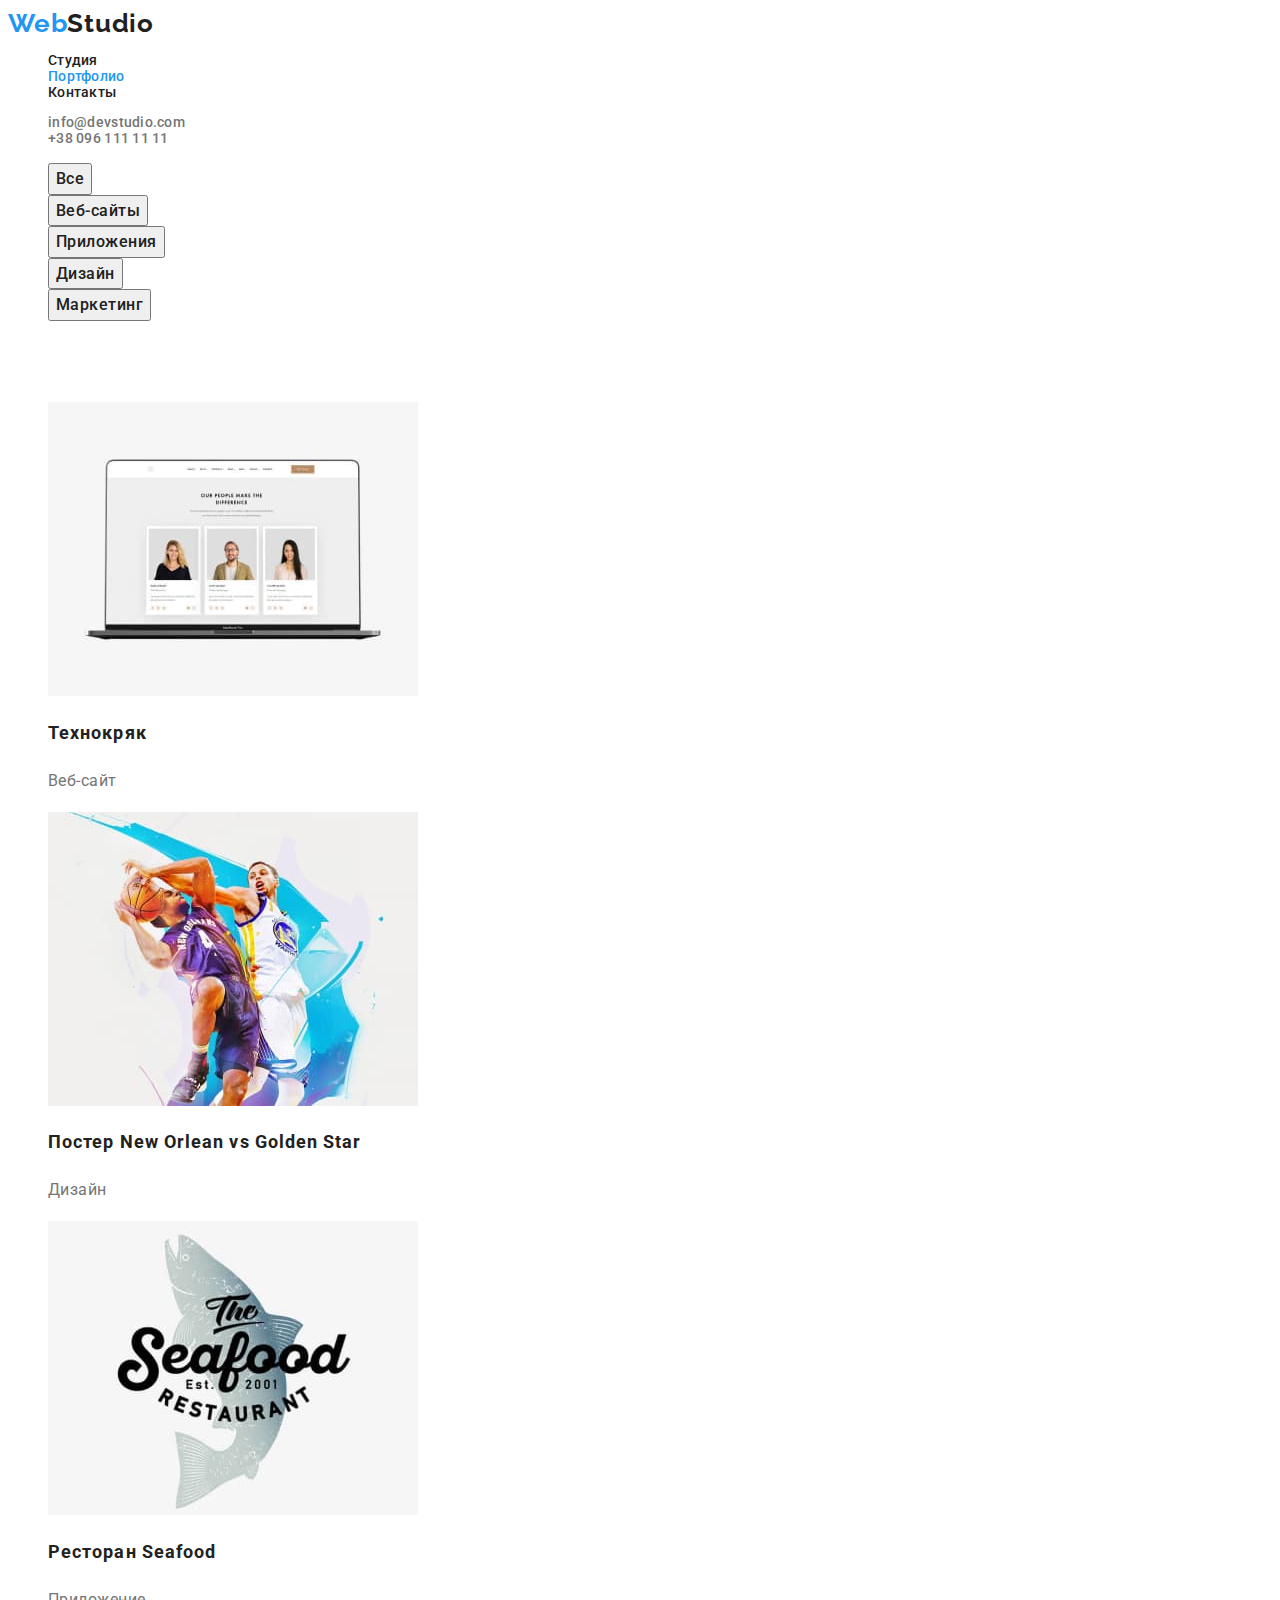
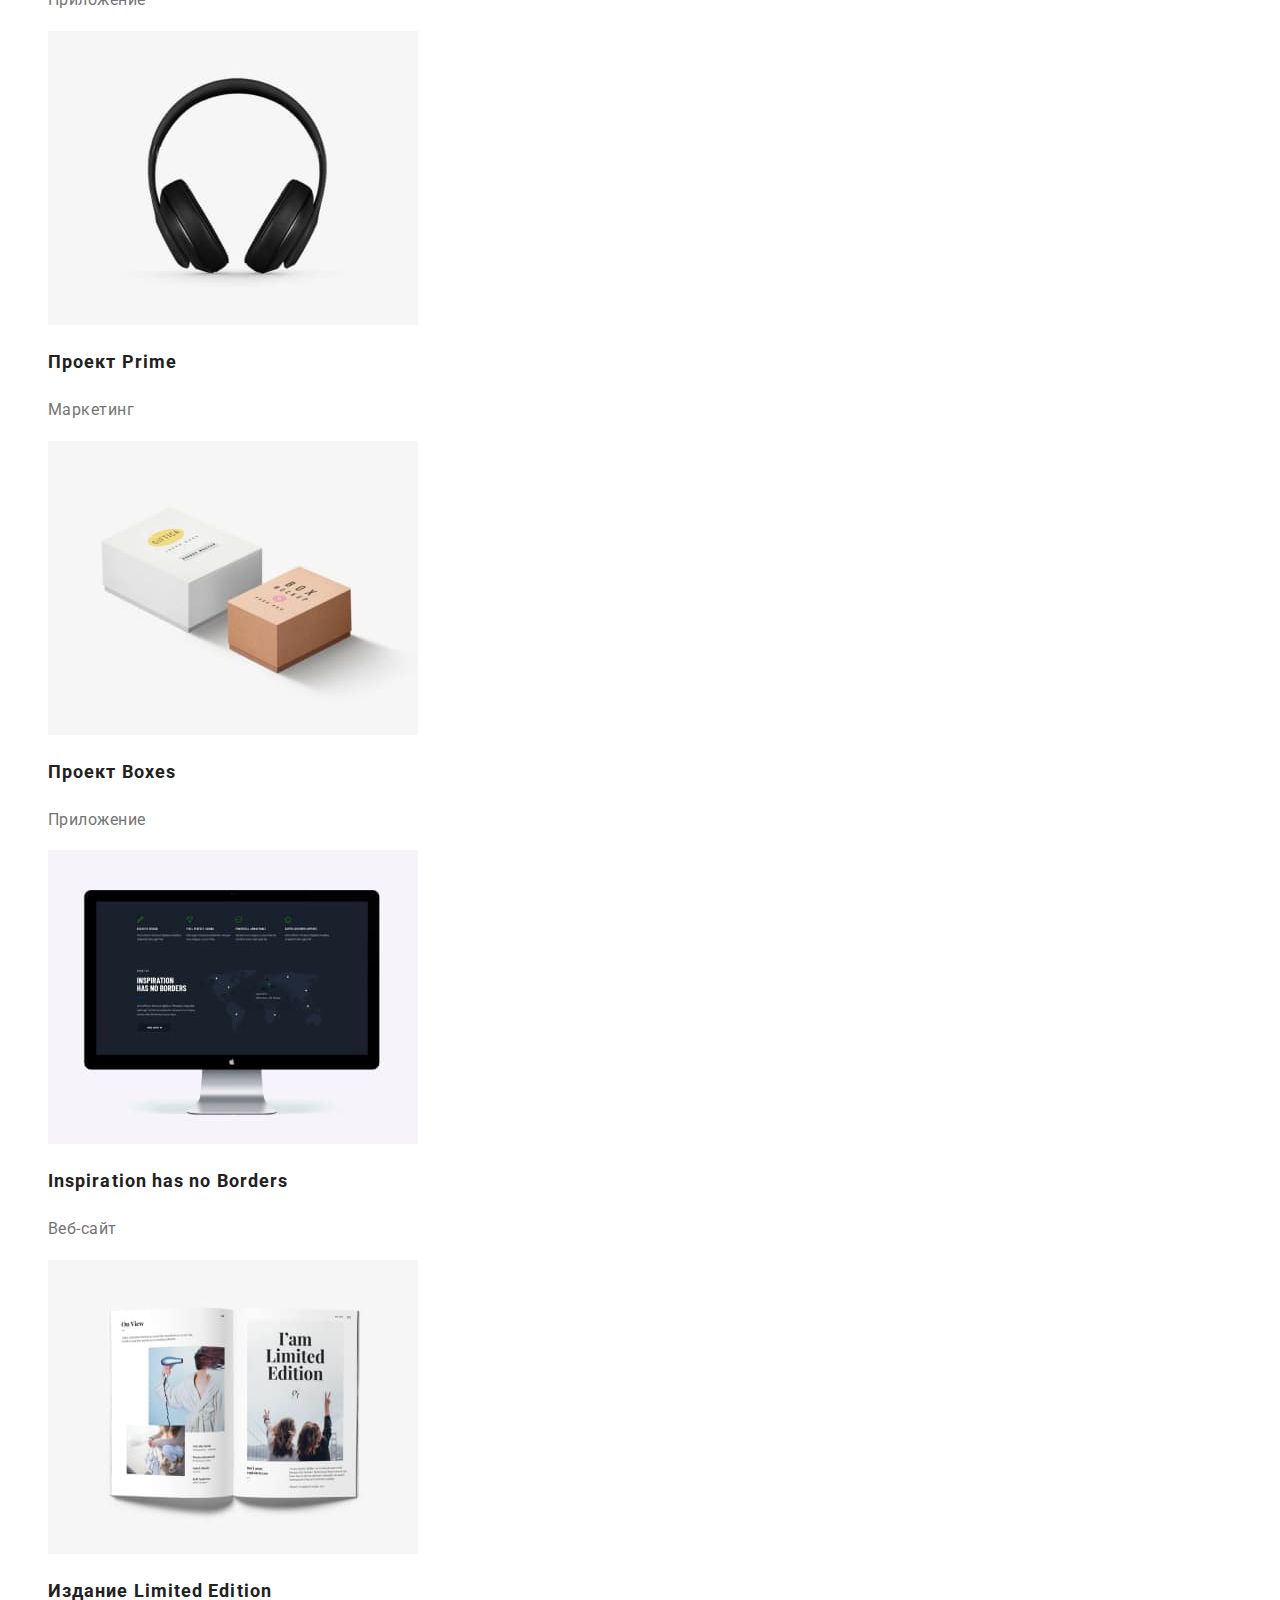
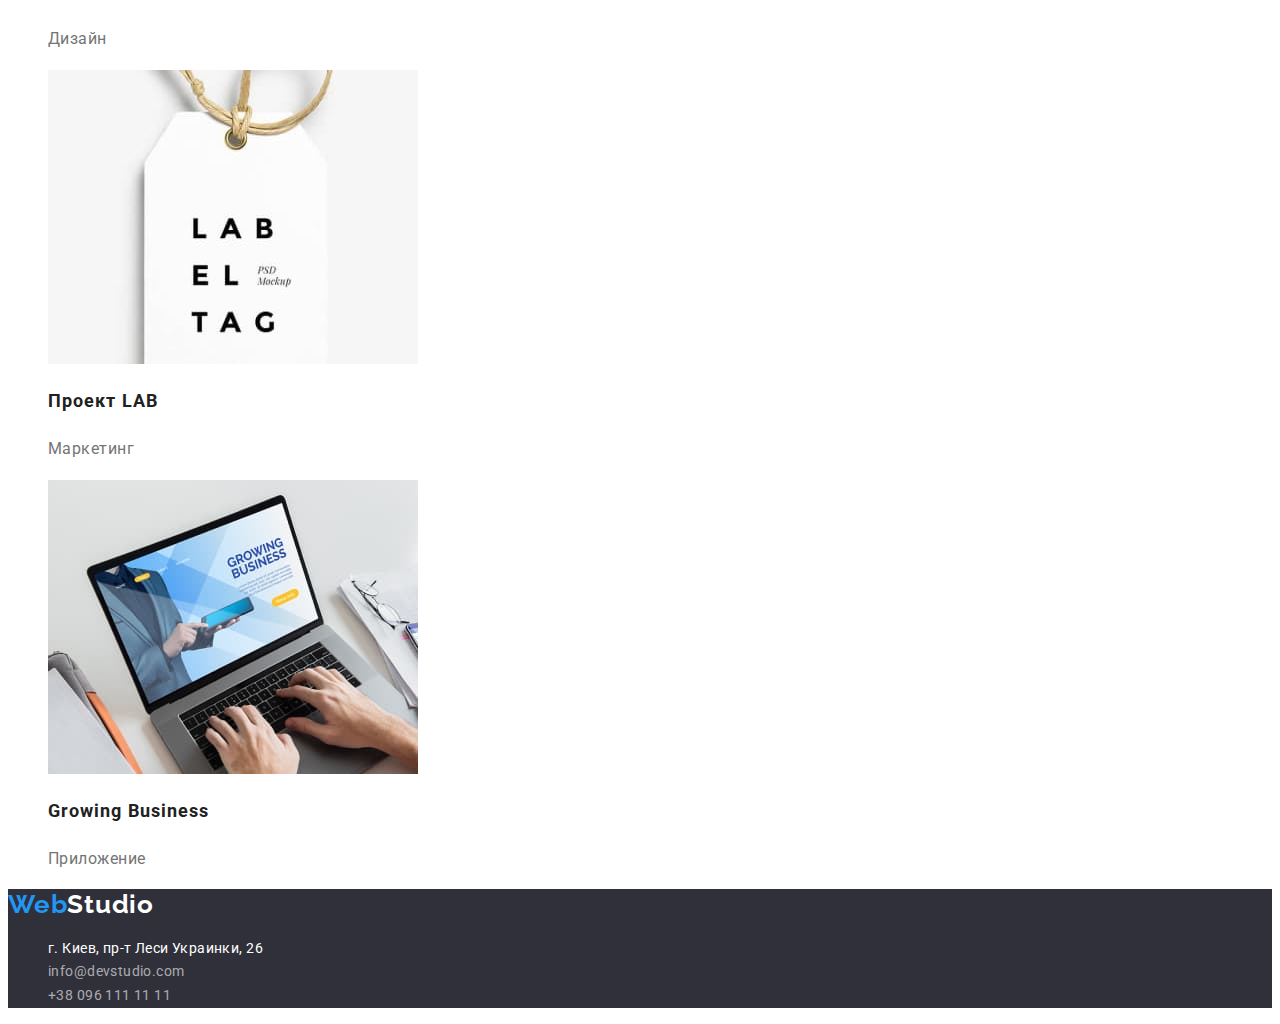
==== portfolio.html @ 2d39d878 "Добавляет базовые файлы из предыдущего репозитория" ====
<!DOCTYPE html>
<html lang="ru">
<head>
    <meta charset="UTF-8">
    <meta http-equiv="X-UA-Compatible" content="IE=edge">
    <meta name="viewport" content="width=device-width, initial-scale=1.0">
    <title>Портфолио</title>

    <link rel="preconnect" href="https://fonts.googleapis.com">
    <link rel="preconnect" href="https://fonts.gstatic.com" crossorigin>
    <link href="https://fonts.googleapis.com/css2?family=Raleway:wght@700&family=Roboto:wght@400;500;700;900&display=swap"
        rel="stylesheet">

        <link rel="stylesheet" href="./css/styles.css">
</head>

<body>
    <!--Шапка страницы-->

<header class="header">
<nav class="navigation">

 <a href="" class="header-logo-link"><span class="logo-web">Web</span>Studio</a>
<!--Навигация на другие страницы -->

    <ul class="site-nav list">
        <li><a href="./index.html" class="site-nav link">Студия</a></li>
        <li><a href="./portfolio.html" class="site-nav link current">Портфолио</a></li>
        <li> <a href="" class="site-nav link">Контакты</a></li>

    </ul>
</nav>
    <ul class="contact-info list">
         <li><a href="mailto:info@devstudio.com" class="contact-info-item">info@devstudio.com</a></li>
         <li><a href="tel:+380961111111" class="contact-info-item">+38 096 111 11 11</a></li>
    </ul>
</header>
 <!--Уникальный контент страницы-->
<main class="main">
 <!--Фильтр секции-->
<section>
  <ul class=" page-filter list">
    <li> <button type="button" class="filter-button">Все</button></li>
    <li><button type="button" class="filter-button">Веб-сайты</button></li>
    <li><button type="button" class="filter-button">Приложения</button></li>
    <li><button type="button" class="filter-button">Дизайн</button>
    <li><button type="button" class="filter-button">Маркетинг</button></li>
                
    </ul >
 <!--Заголовок первого уровня будет скрытым и не будет отображаться на странице-->
<h1 class="hidden-title">Портфолио работ</h1>
    <ul class="project-portfolio list">
     <li>
         <img src="./images/laptop-screen.jpg" alt="Фотографии сотрудников крмпании на экране ноутбука." width="370">
        <h2 class="project-title">Технокряк</h2>
         <p class="project-type">Веб-сайт</p>
     </li>

     <li>
        <img src="./images/basketball-players.jpg" alt="Два парня играют в баскетболл." width="370">
        <h2 class="project-title">Постер New Orlean vs Golden Star</h2>
         <p class="project-type">Дизайн</p>
    </li>

    <li>
        <img src="./images/seafood-label.jpg" alt="Лэйбл ресторана Seafood. " width="370">
        <h2 class="project-title">Ресторан Seafood</h2>
        <p class="project-type">Приложение</p> 
    </li>

    <li>
        <img src="./images/headphones.jpg" alt=" Черные наушники." width="370">
        <h2 class="project-title">Проект Prime</h2>
        <p class="project-type">Маркетинг</p>
    </li>
                    
    <li>
        <img src="./images/boxes.jpg" alt="Две маленькие коробки." width="370">
        <h2 class="project-title">Проект Boxes</h2>
        <p class="project-type">Приложение</p>
     </li>

     <li>
         <img src="./images/computer-screen.jpg" alt="Монитор компьютера." width="370">
        <h2 class="project-title">Inspiration has no Borders</h2>
         <p class="project-type">Веб-сайт</p>
     </li>

     <li>
         <img src="./images/openmagazine.jpg" alt="Развернутый журнал." width="370">
        <h2 class="project-title">Издание Limited Edition</h2>
         <p class="project-type">Дизайн</p>
    </li>

    <li>
         <img src="./images/paper-label.jpg" alt="Бумажный лэйбл." width="370">
         <h2 class="project-title">Проект LAB</h2>
         <p class="project-type">Маркетинг</p>
    </li>

     <li>
         <img src="./images/keyboarding.jpg" alt="Мужчина печатает на ноутбуке." width="370">
         <h2 class="project-title">Growing Business</h2>
         <p class="project-type">Приложение</p>
     </li>
</ul>

</section>
         
    </main>
    <!--Футер-->
    
    <footer class="footer">

        <a href="" class=" footer-logo-link"><span class="logo-web">Web</span>Studio</a>
    
        <address >
    
            <ul class=" footer-address list">
                <li><a href="" class="address-first-item">г. Киев, пр-т Леси Украинки, 26</a></li>
                <li><a href="mailto:info@devstudio.com" class="address-item">info@devstudio.com</a></li>
                <li><a href="tel:+380961111111" class="address-item">+38 096 111 11 11</a></li>
            </ul>
    
        </address>
    
    </footer>
    </body>

</html>
---- css/styles.css ----
/* белый цвет background и текста: #FFFFFF */
/* вторичный белый цвет background #E5E5E5 */
/* третичный белый цвет background: #F5F4FA */
/* черный цвет  background: #2F303A */
/* цвет текста черный  #212121 */
/* цвет текста акцент голубой  #2196F3 */
/*основной цвет текста серый  #757575 */
/* белый цвет текста  футера с прозрачностью #FFFFFF99 */

:root {
  --primary-text-color: #757575;
  --main-background-color: #ffffff;
  --secondary-white-background: #e5e5e5;
  --tertiary-white-background: #f5f4fa;
  --title-text-color: #212121;
  --accent-color: #2196f3;
  --dark-background: #2f303a;
  --secondary-text-color: rgba(255, 255, 255, 0.6);
}

body {
  font-family: Roboto, sans-serif;
  color: var(--primary-text-color);
}
/*   Цвет фона секций страницы портфолио */
.header {
  background-color: var(--main-background-color);
}
.main {
  background-color: var(--main-background-color);
}
/* Оформление надписи логотипа вверху и внизу*/
.footer-logo-link,
.header-logo-link {
  font-family: Raleway, serif;
  font-weight: 700;
  font-size: 26px;
  line-height: 1.2;
  letter-spacing: 0.03em;
  text-decoration: none;
}

.header-logo-link {
  color: var(--title-text-color);
}
.footer-logo-link {
  color: var(--main-background-color);
}

/* Делает слово  web в логотипе голубым */
.logo-web {
  color: var(--accent-color);
}

/*  Секция герой на странице студии */
.hero {
  background-color: var(--dark-background);
}
.hero-title {
  color: var(--main-background-color);
  font-weight: 900;
  font-size: 44px;
  line-height: 1.36;
  letter-spacing: 0.06em;
  text-transform: uppercase;
}

.hero-button {
  font-family: inherit;
  color: var(--main-background-color);
  background-color: var(--accent-color);
  font-weight: 700;
  font-size: 16px;
  line-height: 1.8;
  letter-spacing: 0.06em;
  cursor: pointer;
}

/* Утилитный класс */
.list {
  list-style-type: none;
}

/* Главная навигация страницы */
.site-nav {
  color: var(--title-text-color);
  font-weight: 500;
  font-size: 14px;
  line-height: 1.14;
  letter-spacing: 0.02em;
  text-decoration: none;
}

.site-nav .link:hover,
.site-nav .link:focus {
  color: var(--accent-color);
}

.site-nav .link.current {
  color: var(--accent-color);
}

/* Оформление контактов в хэдере */
.contact-info {
  font-weight: 500;
  font-size: 14px;
  line-height: 1.14;
  letter-spacing: 0.02em;
}
.contact-info-item {
  color: var(--primary-text-color);
  text-decoration-line: none;
}

.contact-info-item:hover,
.contact-info-item:focus {
  color: var(--accent-color);
}

.filter-button {
  font-family: inherit;
  color: var(--title-text-color);
  font-weight: 500;
  font-size: 16px;
  line-height: 1.6;
  letter-spacing: 0.03em;
}

.filter-button:hover,
.filter-button:focus {
  color: var(--main-background-color);
  background-color: var(--accent-color);
  cursor: pointer;
}

/* Скрытый заголовок */

.hidden-title {
  visibility: hidden;
}

.feature-title {
  color: var(--title-text-color);
  font-weight: 700;
  font-size: 14px;
  line-height: 1.14;
  letter-spacing: 0.03em;
  text-transform: uppercase;
}

.feature-description {
  color: var(--primary-text-color);
  font-size: 14px;
  line-height: 1.7;
  letter-spacing: 0.03em;
}

.section-title {
  color: var(--title-text-color);
  font-weight: 700;
  font-size: 36px;
  line-height: 1.16;
  letter-spacing: 0.03em;
}

.section-work {
  background-color: var(--main-background-color);
}

.section-team {
  background-color: var(--tertiary-white-background);
}

.teamplayer-name {
  color: var(--title-text-color);
  font-weight: 500;
  font-size: 16px;
  line-height: 1.19;
  letter-spacing: 0.03em;
}

.teamplayer-position {
  color: var(--primary-text-color);
  font-size: 16px;
  line-height: 1.19;
  letter-spacing: 0.03em;
}

.project-title {
  color: var(--title-text-color);
  font-weight: 700;
  font-size: 18px;
  line-height: 2;
  letter-spacing: 0.06em;
}

.project-type {
  color: var(--primary-text-color);
  font-size: 16px;
  line-height: 1.8;
  letter-spacing: 0.03em;
}
/* Оформление футера */

.footer {
  background-color: var(--dark-background);
}

.footer-logo-link {
  color: var(--main-background-color);
  text-decoration-line: none;
}

.address-first-item {
  color: var(--main-background-color);
}
.address-item {
  color: var(--secondary-text-color);
}

.address-first-item,
.address-item {
  font-weight: 400;
  font-size: 14px;
  line-height: 1.7;
  letter-spacing: 0.03em;
  text-decoration-line: none;
  font-style: normal;
}

.address-item:hover,
.address-item:focus {
  color: var(--accent-color);
}
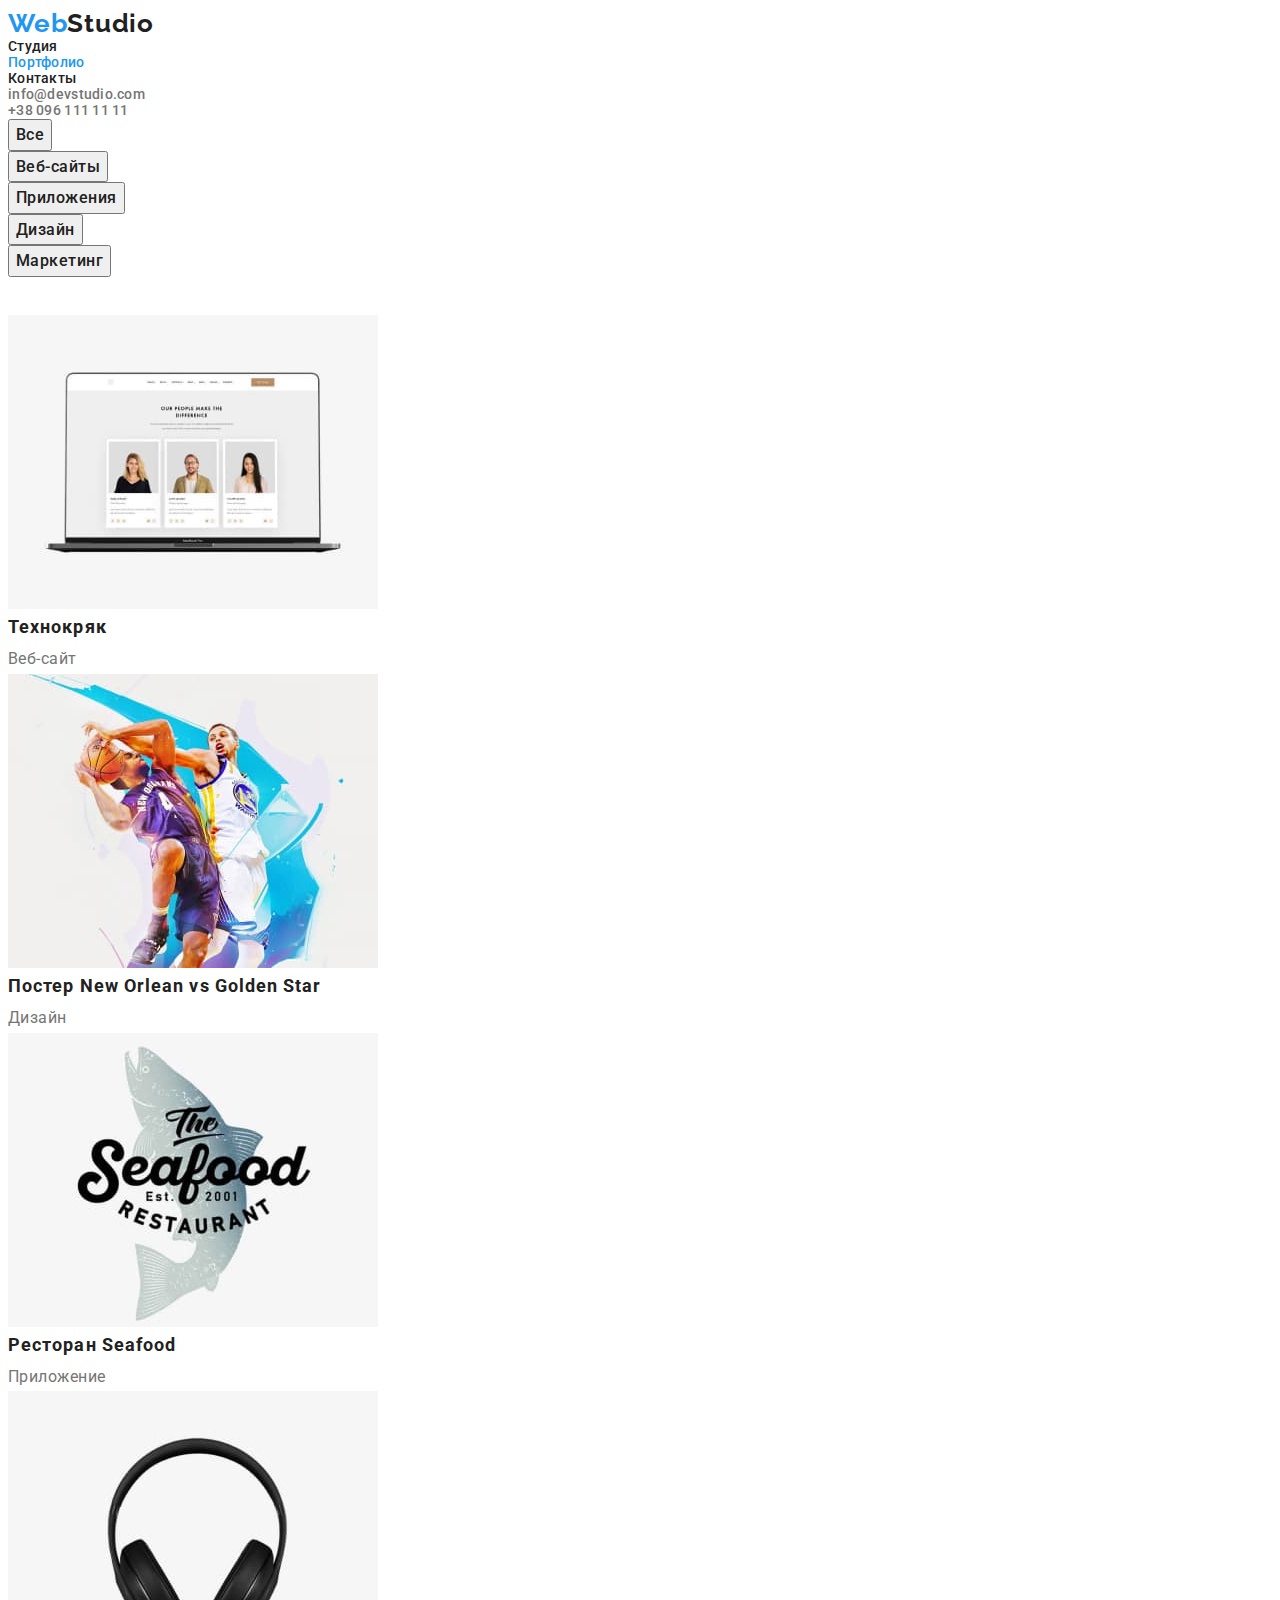
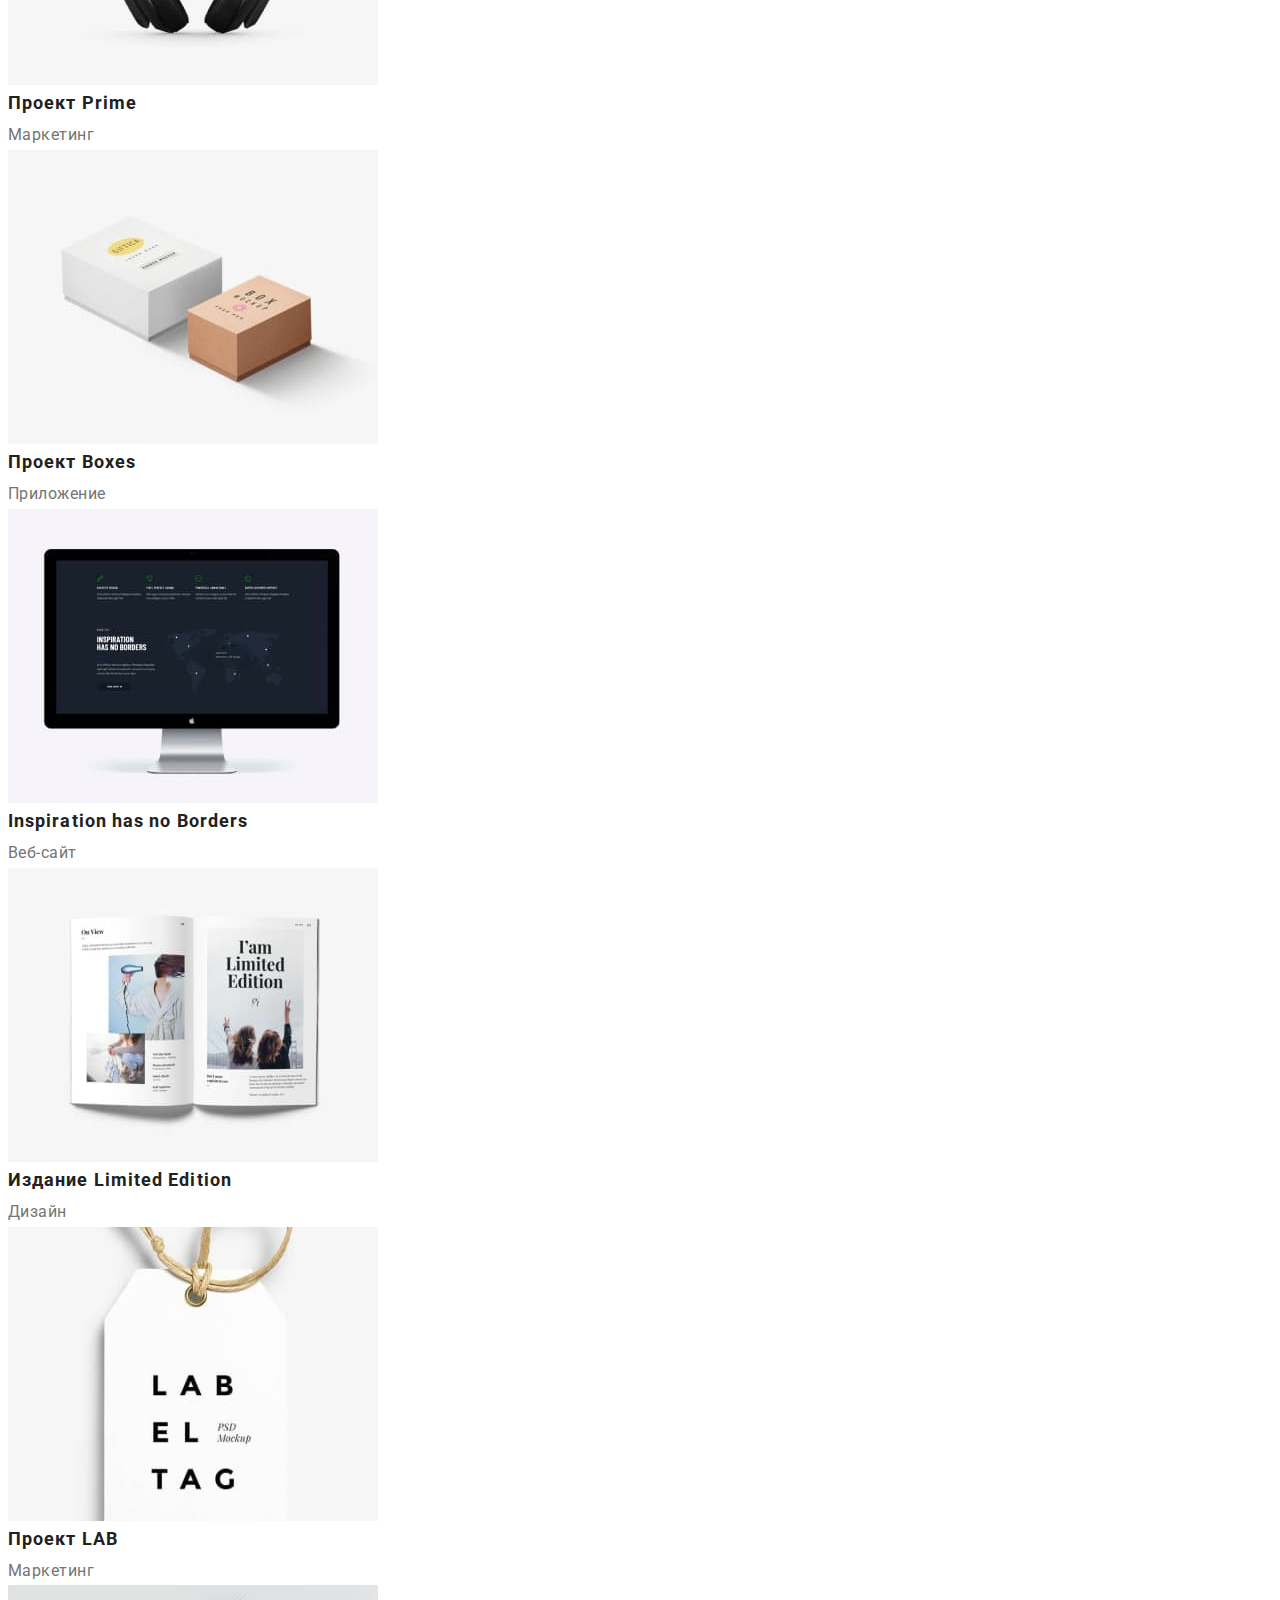
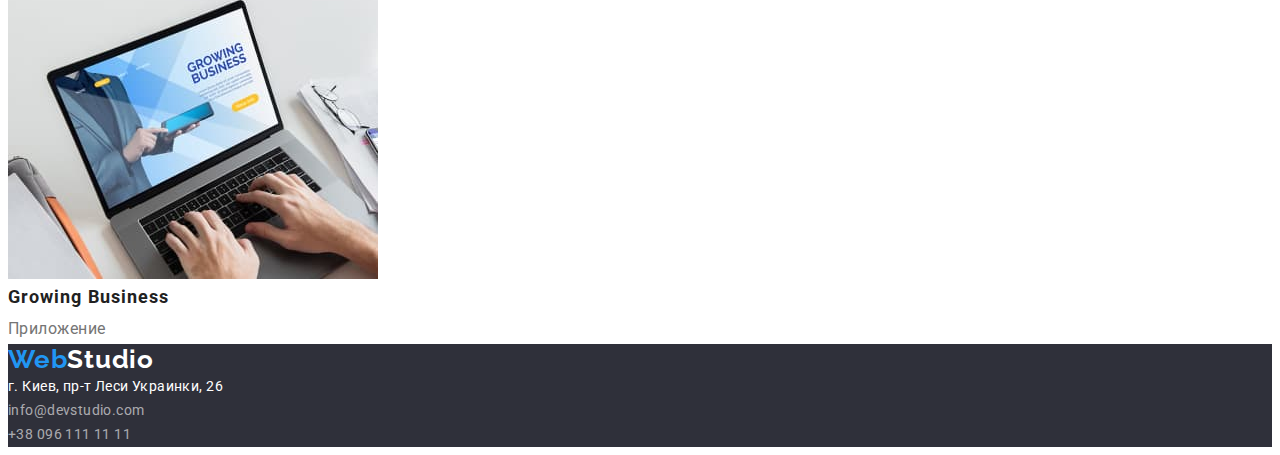
==== commit c1779edc: "Сбросс стилей" ====
--- a/portfolio.html
+++ b/portfolio.html
@@ -5,6 +5,10 @@
     <meta http-equiv="X-UA-Compatible" content="IE=edge">
     <meta name="viewport" content="width=device-width, initial-scale=1.0">
     <title>Портфолио</title>
+
+    <link rel="stylesheet" href="https://cdnjs.cloudflare.com/ajax/libs/modern-normalize/1.1.0/modern-normalize.min.css"
+        integrity="sha512-wpPYUAdjBVSE4KJnH1VR1HeZfpl1ub8YT/NKx4PuQ5NmX2tKuGu6U/JRp5y+Y8XG2tV+wKQpNHVUX03MfMFn9Q=="
+        crossorigin="anonymous" referrerpolicy="no-referrer" />
 
     <link rel="preconnect" href="https://fonts.googleapis.com">
     <link rel="preconnect" href="https://fonts.gstatic.com" crossorigin>
@@ -18,6 +22,8 @@
     <!--Шапка страницы-->
 
 <header class="header">
+    <div class="container"></div>
+    
 <nav class="navigation">
 
  <a href="" class="header-logo-link"><span class="logo-web">Web</span>Studio</a>
--- a/css/styles.css
+++ b/css/styles.css
@@ -18,6 +18,31 @@
   --secondary-text-color: rgba(255, 255, 255, 0.6);
 }
 
+* {
+  box-sizing: border-box;
+}
+
+/*  Ресет */
+
+p,
+h1,
+h2,
+h3,
+h4,
+h5,
+h6 {
+  margin: 0;
+}
+
+ul {
+  margin: 0;
+  padding: 0;
+}
+
+img {
+  display: block;
+}
+
 body {
   font-family: Roboto, sans-serif;
   color: var(--primary-text-color);
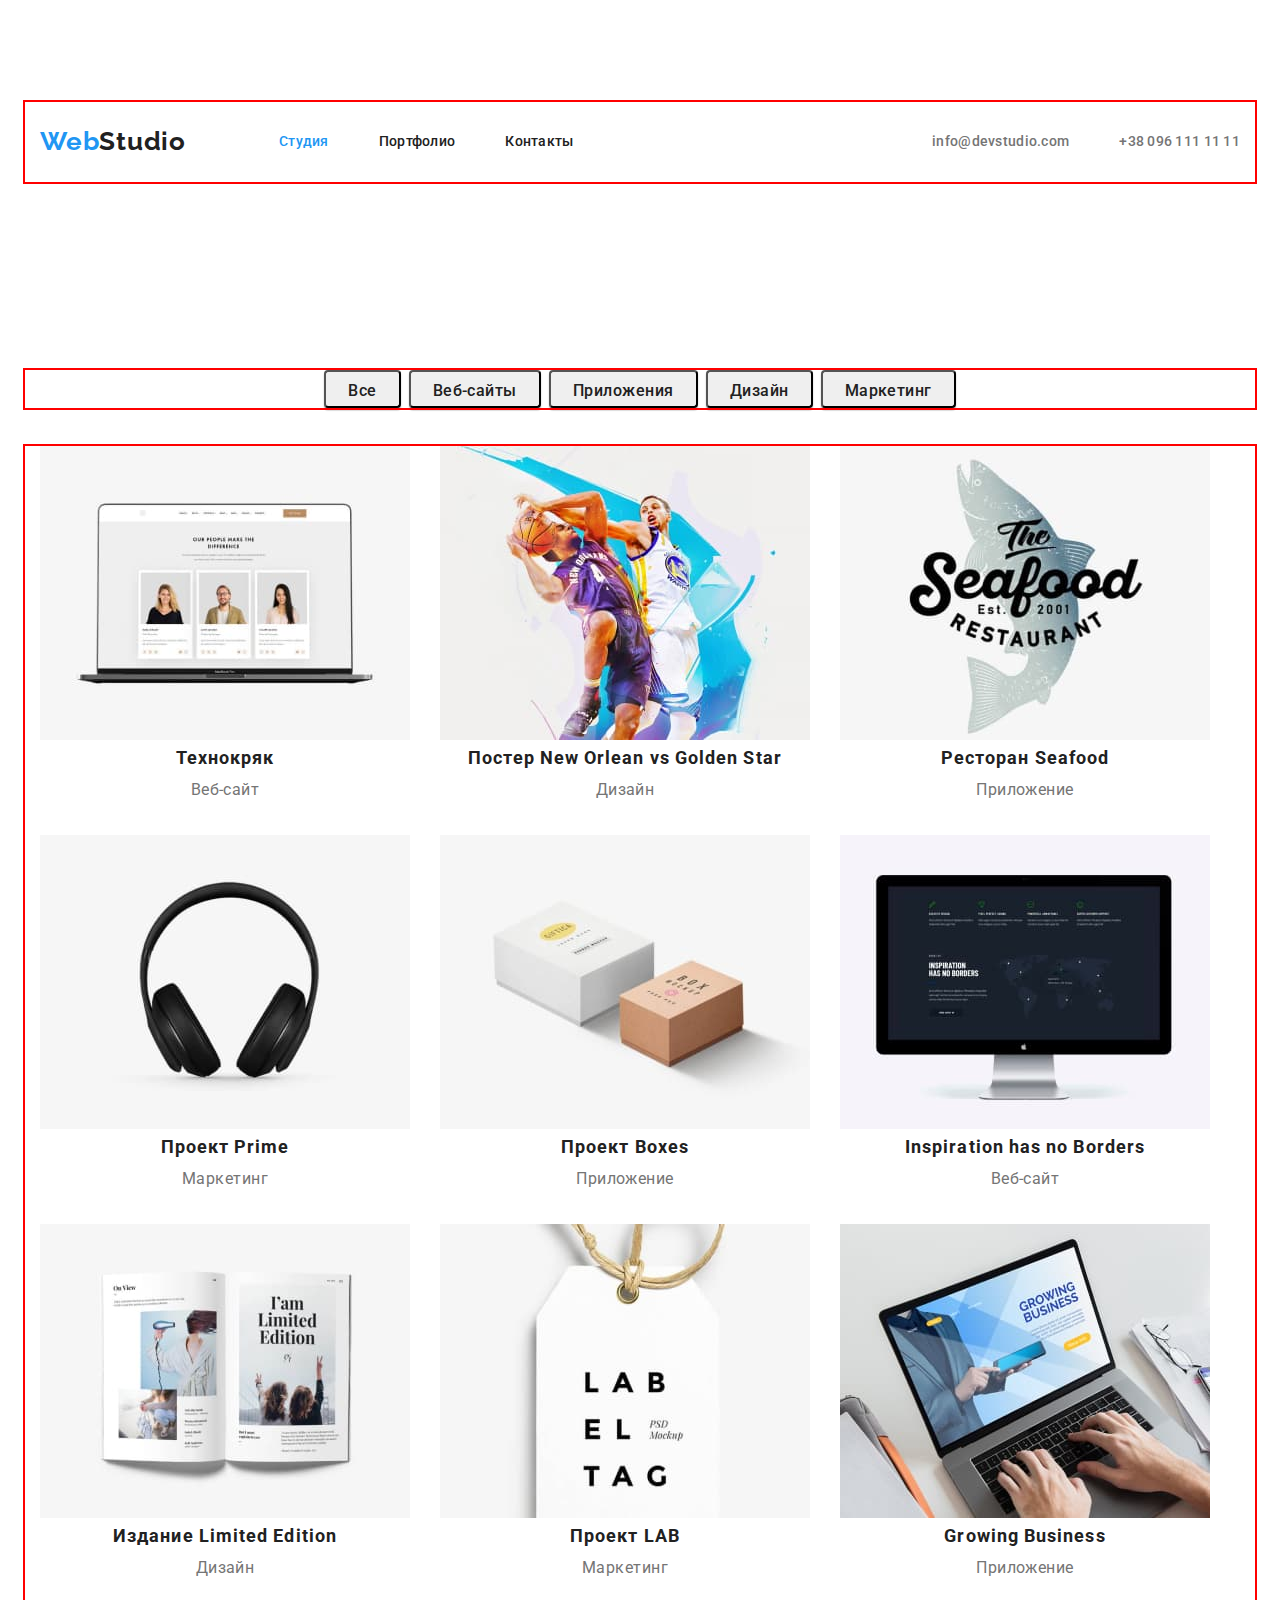
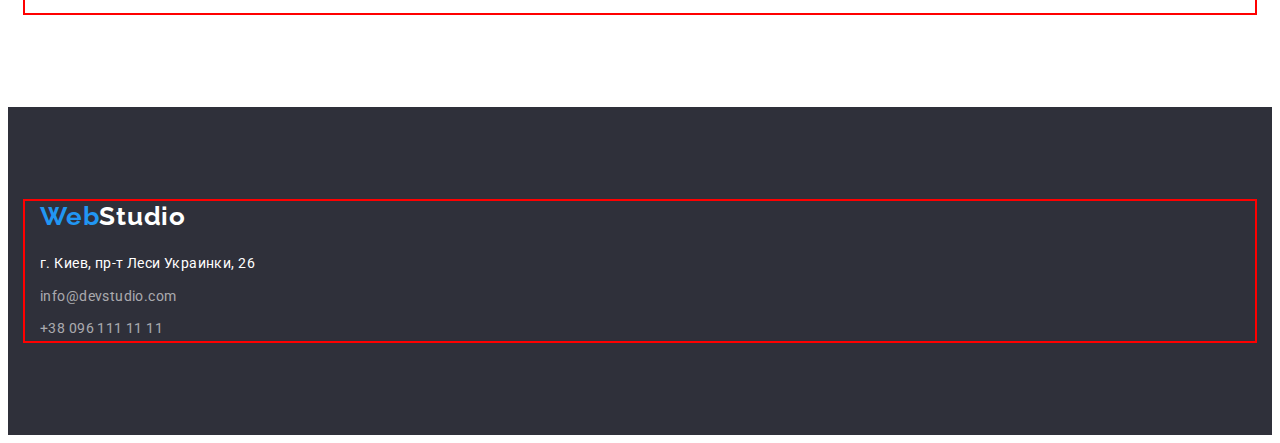
==== commit ee49d54a: "Добавляет флексы,марджины и паддинги на страницу портфолио" ====
--- a/portfolio.html
+++ b/portfolio.html
@@ -21,116 +21,146 @@
 <body>
     <!--Шапка страницы-->
 
-<header class="header">
-    <div class="container"></div>
-    
-<nav class="navigation">
+<header class="section">
 
- <a href="" class="header-logo-link"><span class="logo-web">Web</span>Studio</a>
+            <div class="container header-container">
+
+ <nav class="navigation">
+
+            <a href="" class="header-logo-link"><span class="logo-web">Web</span>Studio</a>
 <!--Навигация на другие страницы -->
+            
+            <ul class="site-nav list">
+                <li class="item" ><a href="./index.html" class="site-nav link current">Студия</a></li>
+                <li class="item" ><a href="./portfolio.html" class="site-nav link">Портфолио</a></li>
+                <li class="item" > <a href="" class="site-nav link">Контакты</a></li>    
+             </ul>
+  </nav>
 
-    <ul class="site-nav list">
-        <li><a href="./index.html" class="site-nav link">Студия</a></li>
-        <li><a href="./portfolio.html" class="site-nav link current">Портфолио</a></li>
-        <li> <a href="" class="site-nav link">Контакты</a></li>
+  <div class="header-connect">
 
-    </ul>
-</nav>
-    <ul class="contact-info list">
-         <li><a href="mailto:info@devstudio.com" class="contact-info-item">info@devstudio.com</a></li>
-         <li><a href="tel:+380961111111" class="contact-info-item">+38 096 111 11 11</a></li>
-    </ul>
-</header>
+<ul class="contact-info list">
+    <li class="info"  ><a href="mailto:info@devstudio.com" class="contact-info-item">info@devstudio.com</a></li>
+    <li class="info"   ><a href="tel:+380961111111" class="contact-info-item">+38 096 111 11 11</a></li>
+</ul>
+
+</div>
+
+</div>
+
+    </header> 
+
  <!--Уникальный контент страницы-->
 <main class="main">
+
  <!--Фильтр секции-->
-<section>
+
+<section class="section">
+
+    <div class="container">
+
   <ul class=" page-filter list">
-    <li> <button type="button" class="filter-button">Все</button></li>
-    <li><button type="button" class="filter-button">Веб-сайты</button></li>
-    <li><button type="button" class="filter-button">Приложения</button></li>
-    <li><button type="button" class="filter-button">Дизайн</button>
-    <li><button type="button" class="filter-button">Маркетинг</button></li>
+
+    <li class="filter-item" > <button type="button" class="filter-button">Все</button></li>
+    <li class="filter-item" ><button type="button" class="filter-button">Веб-сайты</button></li>
+    <li class="filter-item"  ><button type="button" class="filter-button">Приложения</button></li>
+    <li class="filter-item"  ><button type="button" class="filter-button">Дизайн</button>
+    <li class="filter-item"  ><button type="button" class="filter-button">Маркетинг</button></li>
                 
     </ul >
+
+    </div>
  <!--Заголовок первого уровня будет скрытым и не будет отображаться на странице-->
 <h1 class="hidden-title">Портфолио работ</h1>
+
+<div class="container">
+
+
     <ul class="project-portfolio list">
-     <li>
+
+     <li class="project-item" >
          <img src="./images/laptop-screen.jpg" alt="Фотографии сотрудников крмпании на экране ноутбука." width="370">
         <h2 class="project-title">Технокряк</h2>
          <p class="project-type">Веб-сайт</p>
      </li>
 
-     <li>
+     <li class="project-item" >
         <img src="./images/basketball-players.jpg" alt="Два парня играют в баскетболл." width="370">
         <h2 class="project-title">Постер New Orlean vs Golden Star</h2>
          <p class="project-type">Дизайн</p>
     </li>
 
-    <li>
+    <li class="project-item" >
         <img src="./images/seafood-label.jpg" alt="Лэйбл ресторана Seafood. " width="370">
         <h2 class="project-title">Ресторан Seafood</h2>
         <p class="project-type">Приложение</p> 
     </li>
 
-    <li>
+    <li  class="project-item" >
         <img src="./images/headphones.jpg" alt=" Черные наушники." width="370">
         <h2 class="project-title">Проект Prime</h2>
         <p class="project-type">Маркетинг</p>
     </li>
                     
-    <li>
+    <li class="project-item"  >
         <img src="./images/boxes.jpg" alt="Две маленькие коробки." width="370">
         <h2 class="project-title">Проект Boxes</h2>
         <p class="project-type">Приложение</p>
      </li>
 
-     <li>
+     <li class="project-item"  >
          <img src="./images/computer-screen.jpg" alt="Монитор компьютера." width="370">
         <h2 class="project-title">Inspiration has no Borders</h2>
          <p class="project-type">Веб-сайт</p>
      </li>
 
-     <li>
+     <li class="project-item" >
          <img src="./images/openmagazine.jpg" alt="Развернутый журнал." width="370">
         <h2 class="project-title">Издание Limited Edition</h2>
          <p class="project-type">Дизайн</p>
     </li>
 
-    <li>
+    <li class="project-item" >
          <img src="./images/paper-label.jpg" alt="Бумажный лэйбл." width="370">
          <h2 class="project-title">Проект LAB</h2>
          <p class="project-type">Маркетинг</p>
     </li>
 
-     <li>
+     <li class="project-item" >
          <img src="./images/keyboarding.jpg" alt="Мужчина печатает на ноутбуке." width="370">
          <h2 class="project-title">Growing Business</h2>
          <p class="project-type">Приложение</p>
      </li>
 </ul>
 
+</div>
+
 </section>
          
     </main>
     <!--Футер-->
     
-    <footer class="footer">
-
-        <a href="" class=" footer-logo-link"><span class="logo-web">Web</span>Studio</a>
+    <footer class="footer section">
     
-        <address >
+        <div class="container">
     
-            <ul class=" footer-address list">
-                <li><a href="" class="address-first-item">г. Киев, пр-т Леси Украинки, 26</a></li>
-                <li><a href="mailto:info@devstudio.com" class="address-item">info@devstudio.com</a></li>
-                <li><a href="tel:+380961111111" class="address-item">+38 096 111 11 11</a></li>
-            </ul>
+            <a href="" class="footer-logo-link"><span class="logo-web">Web</span>Studio</a>
     
-        </address>
+            <address>
+    
+                <ul class=" footer-address list">
+                    <li class="footer-item"><a href="" class="address-first-item">г. Киев, пр-т Леси Украинки, 26</a></li>
+                    <li class="footer-item"><a href="mailto:info@devstudio.com" class="address-item">info@devstudio.com</a>
+                    </li>
+                    <li class="footer-item"><a href="tel:+380961111111" class="address-item">+38 096 111 11 11</a></li>
+                </ul>
+    
+            </address>
+    
+        </div>
     
     </footer>
+
     </body>
 
 </html>--- a/css/styles.css
+++ b/css/styles.css
@@ -18,10 +18,6 @@
   --secondary-text-color: rgba(255, 255, 255, 0.6);
 }
 
-* {
-  box-sizing: border-box;
-}
-
 /*  Ресет */
 
 p,
@@ -43,6 +39,19 @@
   display: block;
 }
 
+.container {
+  width: 1200px;
+  padding-left: 15px;
+  padding-right: 15px;
+  outline: 2px solid red;
+  margin: 0 auto;
+}
+
+.section {
+  padding-bottom: 94px;
+  padding-top: 94px;
+}
+
 body {
   font-family: Roboto, sans-serif;
   color: var(--primary-text-color);
@@ -67,9 +76,15 @@
 
 .header-logo-link {
   color: var(--title-text-color);
+  padding-top: 24px;
+  padding-bottom: 25px;
+  display: inline-block;
+  margin-right: 93px;
 }
 .footer-logo-link {
   color: var(--main-background-color);
+  display: inline-block;
+  margin-bottom: 20px;
 }
 
 /* Делает слово  web в логотипе голубым */
@@ -80,6 +95,7 @@
 /*  Секция герой на странице студии */
 .hero {
   background-color: var(--dark-background);
+  text-align: center;
 }
 .hero-title {
   color: var(--main-background-color);
@@ -88,6 +104,7 @@
   line-height: 1.36;
   letter-spacing: 0.06em;
   text-transform: uppercase;
+  margin-bottom: 30px;
 }
 
 .hero-button {
@@ -99,6 +116,10 @@
   line-height: 1.8;
   letter-spacing: 0.06em;
   cursor: pointer;
+  border-radius: 4px;
+  padding: 10px 32px;
+  min-width: 200px;
+  height: 50px;
 }
 
 /* Утилитный класс */
@@ -114,6 +135,31 @@
   line-height: 1.14;
   letter-spacing: 0.02em;
   text-decoration: none;
+  display: flex;
+}
+
+.header-container {
+  display: flex;
+}
+.header-connect {
+  display: flex;
+  margin-left: auto;
+  align-items: center;
+}
+
+.navigation {
+  display: flex;
+  align-items: center;
+}
+
+.site-nav .item + .item {
+  margin-left: 50px;
+}
+
+.site-nav .link {
+  padding-top: 32px;
+  padding-bottom: 32px;
+  display: inline-block;
 }
 
 .site-nav .link:hover,
@@ -131,10 +177,18 @@
   font-size: 14px;
   line-height: 1.14;
   letter-spacing: 0.02em;
+  display: flex;
 }
 .contact-info-item {
   color: var(--primary-text-color);
   text-decoration-line: none;
+  padding-top: 32px;
+  padding-bottom: 32px;
+  display: inline-block;
+}
+
+.contact-info .info + .info {
+  margin-left: 50px;
 }
 
 .contact-info-item:hover,
@@ -142,6 +196,15 @@
   color: var(--accent-color);
 }
 
+.page-filter {
+  display: flex;
+  justify-content: center;
+}
+
+.page-filter .filter-item + .filter-item {
+  margin-left: 8px;
+}
+
 .filter-button {
   font-family: inherit;
   color: var(--title-text-color);
@@ -149,6 +212,12 @@
   font-size: 16px;
   line-height: 1.6;
   letter-spacing: 0.03em;
+  min-width: 73px;
+  height: 38px;
+  box-shadow: 0px 3px 1px rgba(0, 0, 0, 0.1), 0px 1px 2px rgba(0, 0, 0, 0.08),
+    0px 2px 2px rgba(0, 0, 0, 0.12);
+  border-radius: 4px;
+  padding: 6px 22px;
 }
 
 .filter-button:hover,
@@ -164,6 +233,10 @@
   visibility: hidden;
 }
 
+.feature-list {
+  display: flex;
+}
+
 .feature-title {
   color: var(--title-text-color);
   font-weight: 700;
@@ -171,6 +244,7 @@
   line-height: 1.14;
   letter-spacing: 0.03em;
   text-transform: uppercase;
+  margin-bottom: 10px;
 }
 
 .feature-description {
@@ -178,6 +252,16 @@
   font-size: 14px;
   line-height: 1.7;
   letter-spacing: 0.03em;
+}
+
+.feature-list-item {
+  margin-right: 30px;
+  min-width: 270px;
+  height: 101px;
+}
+
+.feature-list-item:nth-child(4n) {
+  margin-right: 0;
 }
 
 .section-title {
@@ -186,14 +270,48 @@
   font-size: 36px;
   line-height: 1.16;
   letter-spacing: 0.03em;
+  margin-bottom: 50px;
 }
 
 .section-work {
   background-color: var(--main-background-color);
+  text-align: center;
+}
+
+.work-photo-list {
+  display: flex;
+}
+
+.work-photo-item {
+  margin-right: 30px;
+}
+
+.work-photo-item:nth-child(3n) {
+  margin-right: 0;
 }
 
 .section-team {
   background-color: var(--tertiary-white-background);
+  text-align: center;
+}
+
+.img {
+  margin-bottom: 30px;
+}
+.card-item {
+  border-radius: 0px 0px 4px 4px;
+  background: #ffffff;
+  box-shadow: 0px 1px 3px rgba(0, 0, 0, 0.12), 0px 1px 1px rgba(0, 0, 0, 0.14),
+    0px 2px 1px rgba(0, 0, 0, 0.2);
+  margin-right: 30px;
+}
+
+.card-item:nth-child(4n) {
+  margin-right: 0;
+}
+
+.card-list {
+  display: flex;
 }
 
 .teamplayer-name {
@@ -202,6 +320,7 @@
   font-size: 16px;
   line-height: 1.19;
   letter-spacing: 0.03em;
+  margin-bottom: 10px;
 }
 
 .teamplayer-position {
@@ -209,6 +328,22 @@
   font-size: 16px;
   line-height: 1.19;
   letter-spacing: 0.03em;
+}
+
+.project-portfolio {
+  display: flex;
+  flex-wrap: wrap;
+  text-align: center;
+}
+
+.project-item {
+  margin-right: 30px;
+  margin-bottom: 30px;
+}
+
+.project-item:nth-child(3n) {
+  margin-right: 0;
+  margin-bottom: 0;
 }
 
 .project-title {
@@ -235,12 +370,16 @@
   color: var(--main-background-color);
   text-decoration-line: none;
 }
-
+/* через формулу соседа поставить нижнии маржині li футера */
 .address-first-item {
   color: var(--main-background-color);
 }
 .address-item {
   color: var(--secondary-text-color);
+}
+
+.footer-address .footer-item + .footer-item {
+  margin-top: 9px;
 }
 
 .address-first-item,
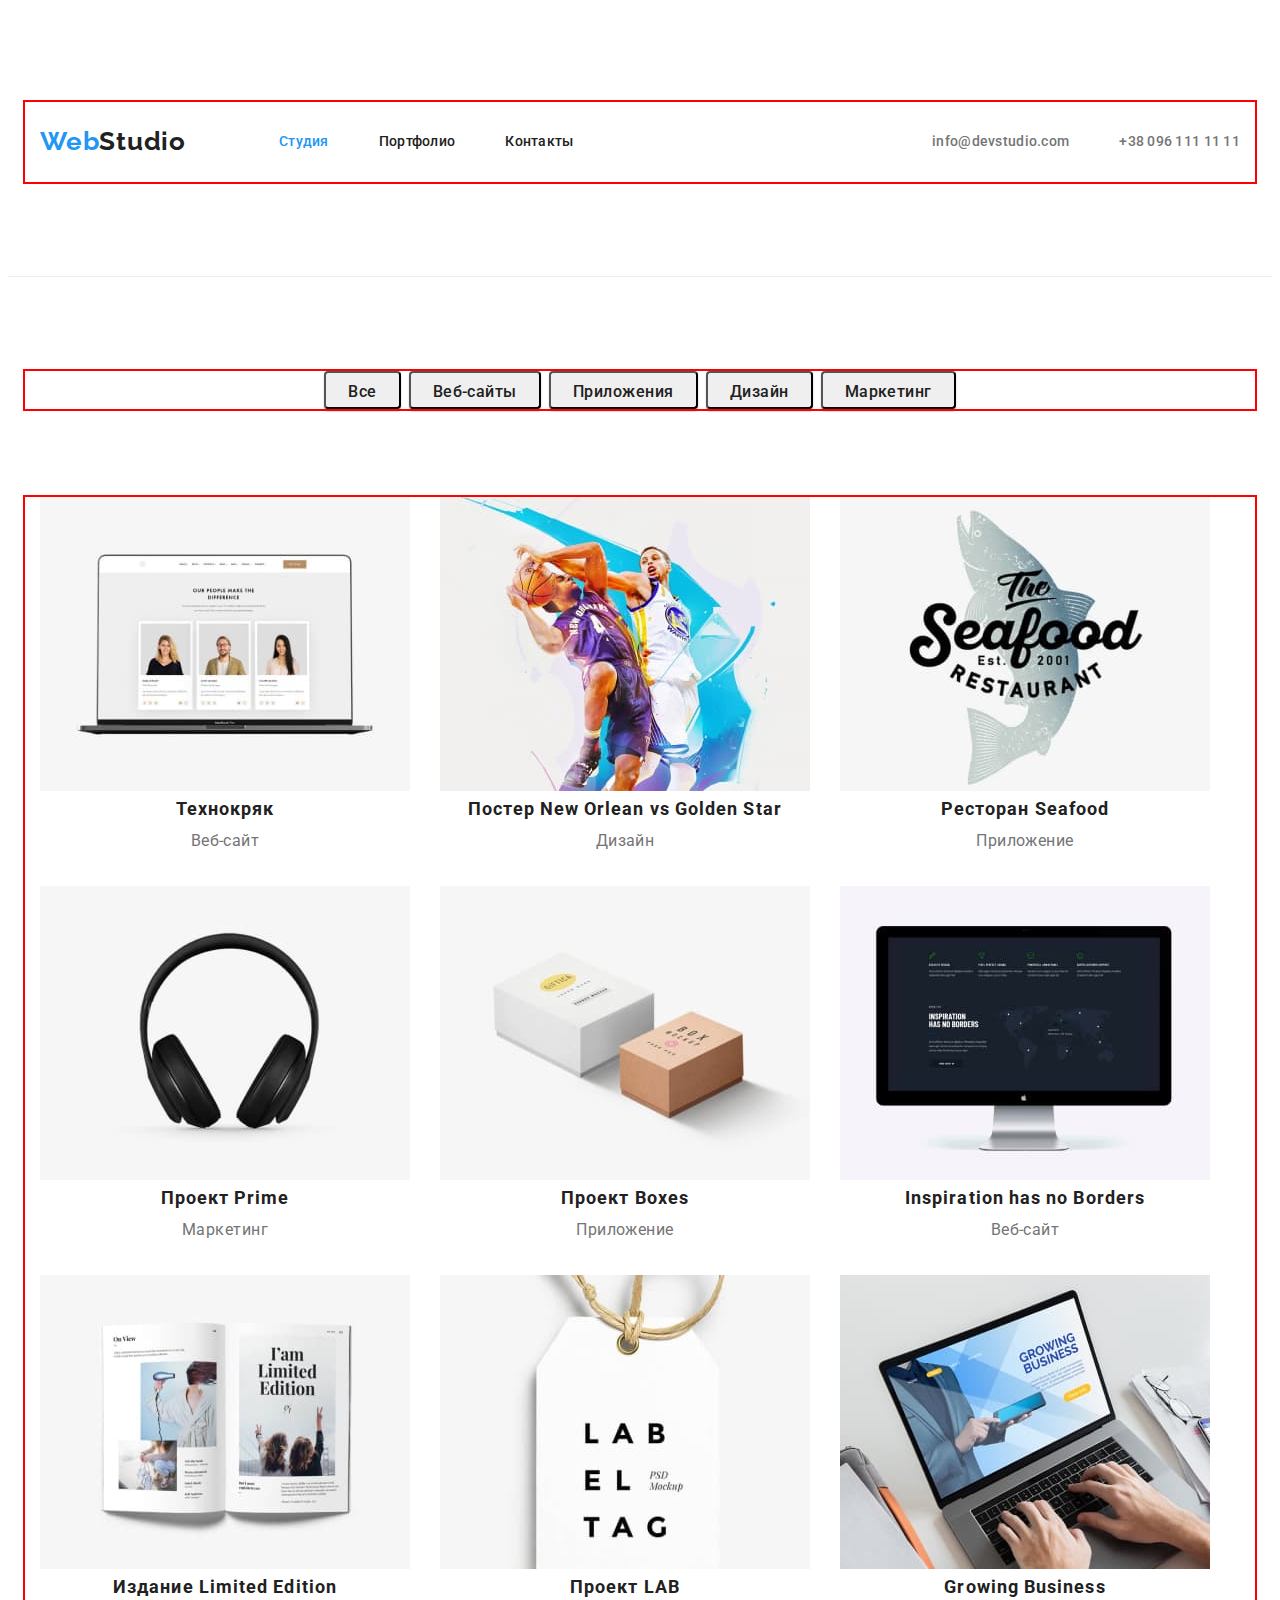
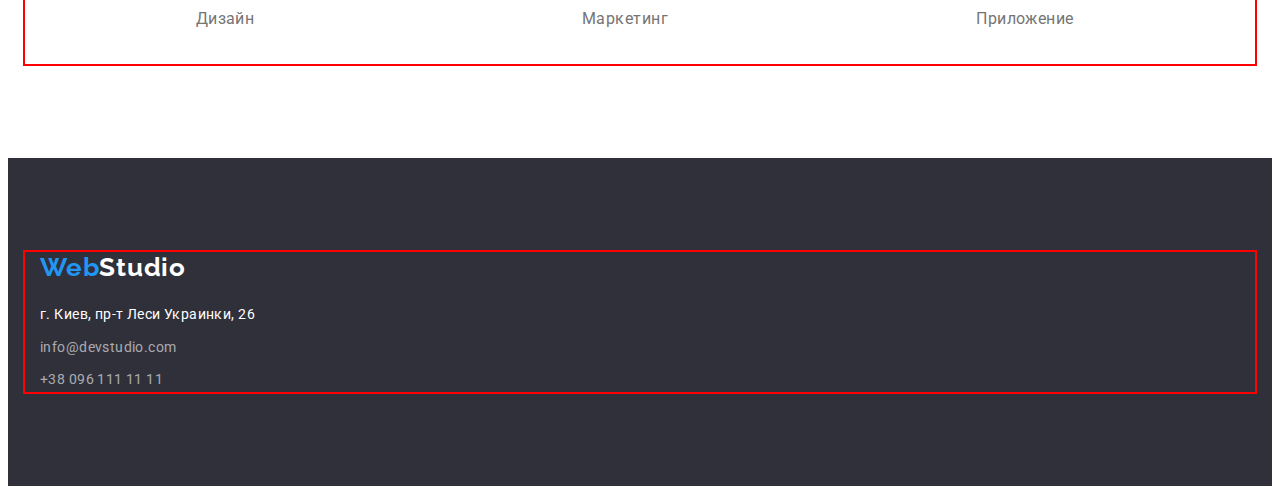
==== commit ef3224a1: "Добавляет рамку на хєдер" ====
--- a/portfolio.html
+++ b/portfolio.html
@@ -21,7 +21,7 @@
 <body>
     <!--Шапка страницы-->
 
-<header class="section">
+<header class="header section">
 
             <div class="container header-container">
 
--- a/css/styles.css
+++ b/css/styles.css
@@ -59,6 +59,7 @@
 /*   Цвет фона секций страницы портфолио */
 .header {
   background-color: var(--main-background-color);
+  border-bottom: 1px solid #ececec;
 }
 .main {
   background-color: var(--main-background-color);
@@ -199,6 +200,7 @@
 .page-filter {
   display: flex;
   justify-content: center;
+  margin-bottom: 50px;
 }
 
 .page-filter .filter-item + .filter-item {
@@ -257,7 +259,6 @@
 .feature-list-item {
   margin-right: 30px;
   min-width: 270px;
-  height: 101px;
 }
 
 .feature-list-item:nth-child(4n) {
@@ -370,10 +371,15 @@
   color: var(--main-background-color);
   text-decoration-line: none;
 }
-/* через формулу соседа поставить нижнии маржині li футера */
+
 .address-first-item {
   color: var(--main-background-color);
 }
+.address-first-item:hover,
+.address-first-item:focus {
+  color: var(--accent-color);
+}
+
 .address-item {
   color: var(--secondary-text-color);
 }
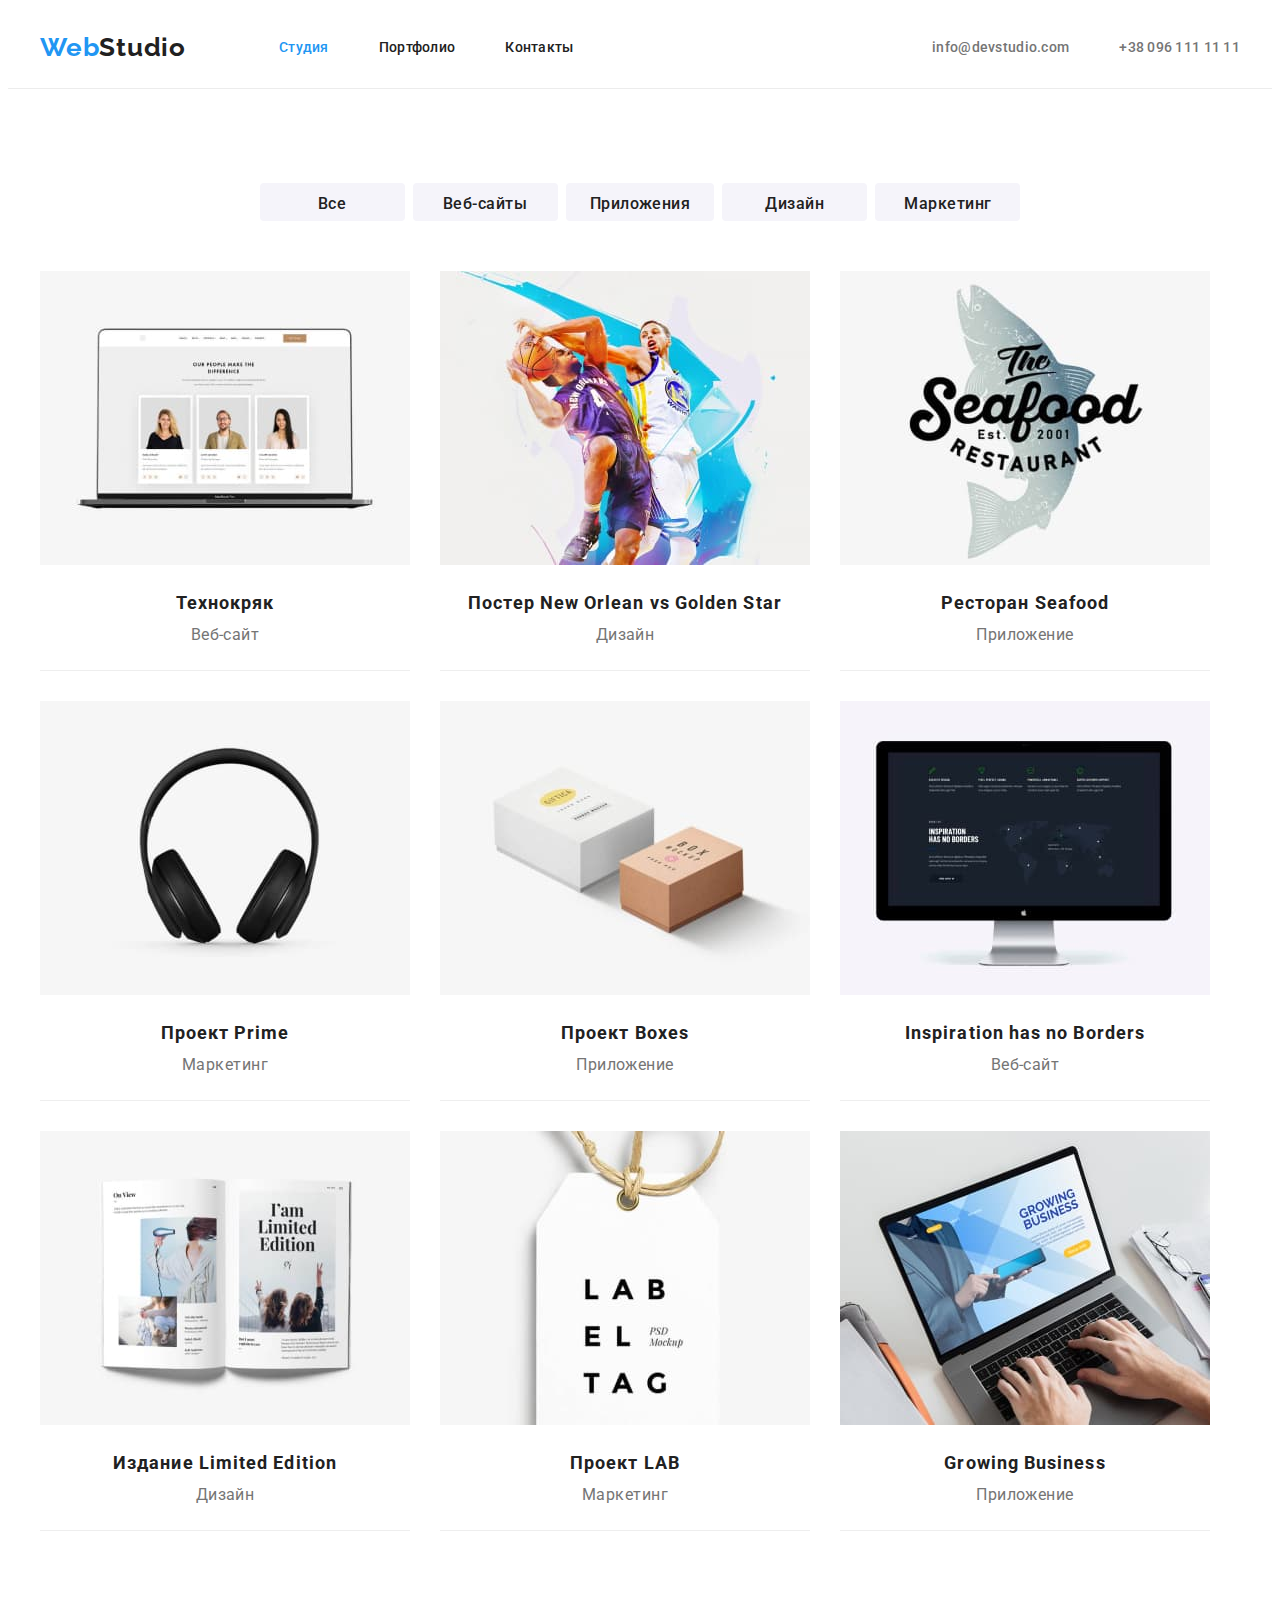
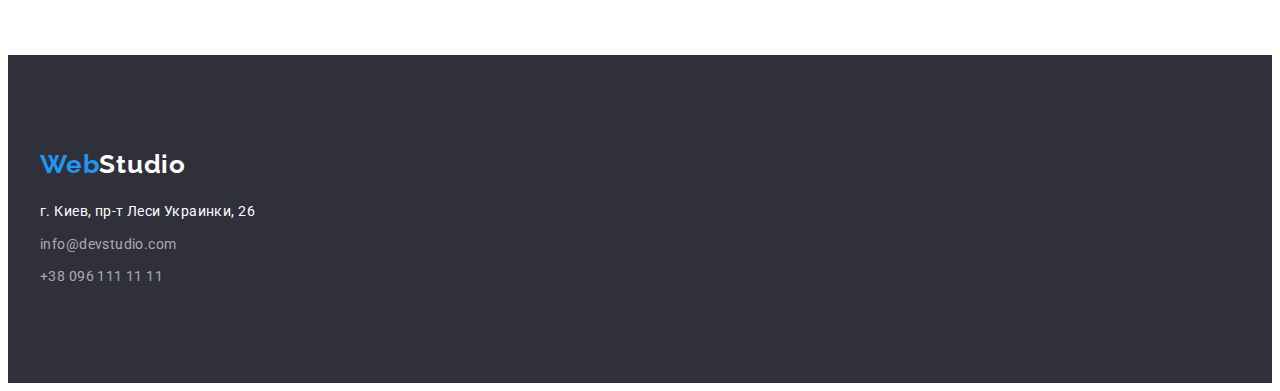
==== commit 689e7e7f: "Добавляет поправки по дз" ====
--- a/portfolio.html
+++ b/portfolio.html
@@ -21,7 +21,7 @@
 <body>
     <!--Шапка страницы-->
 
-<header class="header section">
+<header class="header">
 
             <div class="container header-container">
 
@@ -69,67 +69,107 @@
                 
     </ul >
 
-    </div>
+   
  <!--Заголовок первого уровня будет скрытым и не будет отображаться на странице-->
 <h1 class="hidden-title">Портфолио работ</h1>
 
-<div class="container">
+
 
 
     <ul class="project-portfolio list">
 
+     <li class="project-item  line" >
+       <a class="project-link" > <img class="img-project" src="./images/laptop-screen.jpg" alt="Фотографии сотрудников крмпании на экране ноутбука."
+        width="370">
+
+        <div class="project-example">
+
+    <h2 class="project-title">Технокряк</h2>
+    <p class="project-type">Веб-сайт</p>
+</div>
+ </a>
+
+   
+     </li>
+
      <li class="project-item" >
-         <img src="./images/laptop-screen.jpg" alt="Фотографии сотрудников крмпании на экране ноутбука." width="370">
-        <h2 class="project-title">Технокряк</h2>
-         <p class="project-type">Веб-сайт</p>
-     </li>
-
-     <li class="project-item" >
-        <img src="./images/basketball-players.jpg" alt="Два парня играют в баскетболл." width="370">
+       
+        <a class="project-link"> <img class="img-project" src="./images/basketball-players.jpg" alt="Два парня играют в баскетболл." width="370">
+        <div class="project-example" >
+
         <h2 class="project-title">Постер New Orlean vs Golden Star</h2>
-         <p class="project-type">Дизайн</p>
+        <p class="project-type">Дизайн</p> 
+    </div></a>
+
     </li>
 
     <li class="project-item" >
-        <img src="./images/seafood-label.jpg" alt="Лэйбл ресторана Seafood. " width="370">
-        <h2 class="project-title">Ресторан Seafood</h2>
-        <p class="project-type">Приложение</p> 
+        <a class="project-link" ><img class="img-project" src="./images/seafood-label.jpg" alt="Лэйбл ресторана Seafood. " width="370">
+        <div class="project-example" >
+            <h2 class="project-title">Ресторан Seafood</h2>
+        <p class="project-type">Приложение</p>
+    </div>
+    </a>
     </li>
 
     <li  class="project-item" >
-        <img src="./images/headphones.jpg" alt=" Черные наушники." width="370">
-        <h2 class="project-title">Проект Prime</h2>
+        <a class="project-link" ><img class="img-project" src="./images/headphones.jpg" alt=" Черные наушники." width="370">
+       
+       <div class="project-example" >
+            <h2 class="project-title">Проект Prime</h2>
         <p class="project-type">Маркетинг</p>
+    </div>
+    </a>
     </li>
                     
     <li class="project-item"  >
-        <img src="./images/boxes.jpg" alt="Две маленькие коробки." width="370">
+       <a class="project-link" ><img class="img-project" src="./images/boxes.jpg" alt="Две маленькие коробки." width="370">
+   <div class="project-example" >
         <h2 class="project-title">Проект Boxes</h2>
+    <p class="project-type">Приложение</p>
+</div>
+</a>
+     </li>
+
+     <li class="project-item"  >
+        <a  class="project-link"><img class="img-project" src="./images/computer-screen.jpg" alt="Монитор компьютера." width="370">
+      
+      <div class="project-example" >
+            <h2 class="project-title">Inspiration has no Borders</h2>
+        <p class="project-type">Веб-сайт</p>
+    </div>
+    </a>
+     </li>
+
+     <li class="project-item" >
+        <a  class="project-link"><img class="img-project" src="./images/openmagazine.jpg" alt="Развернутый журнал." width="370">
+       <div class="project-example" >
+       
+            <h2 class="project-title">Издание Limited Edition</h2>
+        <p class="project-type">Дизайн</p>
+    </div>
+    </a>
+    </li>
+
+    <li class="project-item" >
+      
+        <a  class="project-link"><img class="img-project" src="./images/paper-label.jpg" alt="Бумажный лэйбл." width="370">
+      
+      <div class="project-example" >
+            <h2 class="project-title">Проект LAB</h2>
+        <p class="project-type">Маркетинг</p>
+    </div>
+    </a>
+    </li>
+
+     <li class="project-item" >
+        <a class="project-link"><img class="img-project" src="./images/keyboarding.jpg" alt="Мужчина печатает на ноутбуке." width="370">
+        
+        <div class="project-example" >
+            <h2 class="project-title">Growing Business</h2>
         <p class="project-type">Приложение</p>
-     </li>
-
-     <li class="project-item"  >
-         <img src="./images/computer-screen.jpg" alt="Монитор компьютера." width="370">
-        <h2 class="project-title">Inspiration has no Borders</h2>
-         <p class="project-type">Веб-сайт</p>
-     </li>
-
-     <li class="project-item" >
-         <img src="./images/openmagazine.jpg" alt="Развернутый журнал." width="370">
-        <h2 class="project-title">Издание Limited Edition</h2>
-         <p class="project-type">Дизайн</p>
-    </li>
-
-    <li class="project-item" >
-         <img src="./images/paper-label.jpg" alt="Бумажный лэйбл." width="370">
-         <h2 class="project-title">Проект LAB</h2>
-         <p class="project-type">Маркетинг</p>
-    </li>
-
-     <li class="project-item" >
-         <img src="./images/keyboarding.jpg" alt="Мужчина печатает на ноутбуке." width="370">
-         <h2 class="project-title">Growing Business</h2>
-         <p class="project-type">Приложение</p>
+    </div>
+    </a>
      </li>
 </ul>
 
--- a/css/styles.css
+++ b/css/styles.css
@@ -43,13 +43,17 @@
   width: 1200px;
   padding-left: 15px;
   padding-right: 15px;
-  outline: 2px solid red;
   margin: 0 auto;
 }
 
 .section {
   padding-bottom: 94px;
   padding-top: 94px;
+}
+
+.hero-section {
+  padding-top: 200px;
+  padding-bottom: 200px;
 }
 
 body {
@@ -214,12 +218,12 @@
   font-size: 16px;
   line-height: 1.6;
   letter-spacing: 0.03em;
-  min-width: 73px;
-  height: 38px;
-  box-shadow: 0px 3px 1px rgba(0, 0, 0, 0.1), 0px 1px 2px rgba(0, 0, 0, 0.08),
-    0px 2px 2px rgba(0, 0, 0, 0.12);
   border-radius: 4px;
   padding: 6px 22px;
+  min-width: 145px;
+  height: 38px;
+  background-color: var(--tertiary-white-background);
+  border-color: transparent;
 }
 
 .filter-button:hover,
@@ -232,7 +236,7 @@
 /* Скрытый заголовок */
 
 .hidden-title {
-  visibility: hidden;
+  display: none;
 }
 
 .feature-list {
@@ -277,6 +281,7 @@
 .section-work {
   background-color: var(--main-background-color);
   text-align: center;
+  padding-top: 0;
 }
 
 .work-photo-list {
@@ -285,6 +290,13 @@
 
 .work-photo-item {
   margin-right: 30px;
+}
+
+.img-work,
+.img-team,
+.img-project {
+  width: 100%;
+  height: auto;
 }
 
 .work-photo-item:nth-child(3n) {
@@ -296,9 +308,11 @@
   text-align: center;
 }
 
-.img {
-  margin-bottom: 30px;
-}
+.profile {
+  padding-top: 30px;
+  padding-bottom: 30px;
+}
+
 .card-item {
   border-radius: 0px 0px 4px 4px;
   background: #ffffff;
@@ -337,6 +351,16 @@
   text-align: center;
 }
 
+.project-example {
+  padding-bottom: 20px;
+  padding-top: 20px;
+  border-bottom: 1px solid #eeeeee;
+}
+
+.project-link {
+  display: block;
+}
+
 .project-item {
   margin-right: 30px;
   margin-bottom: 30px;
